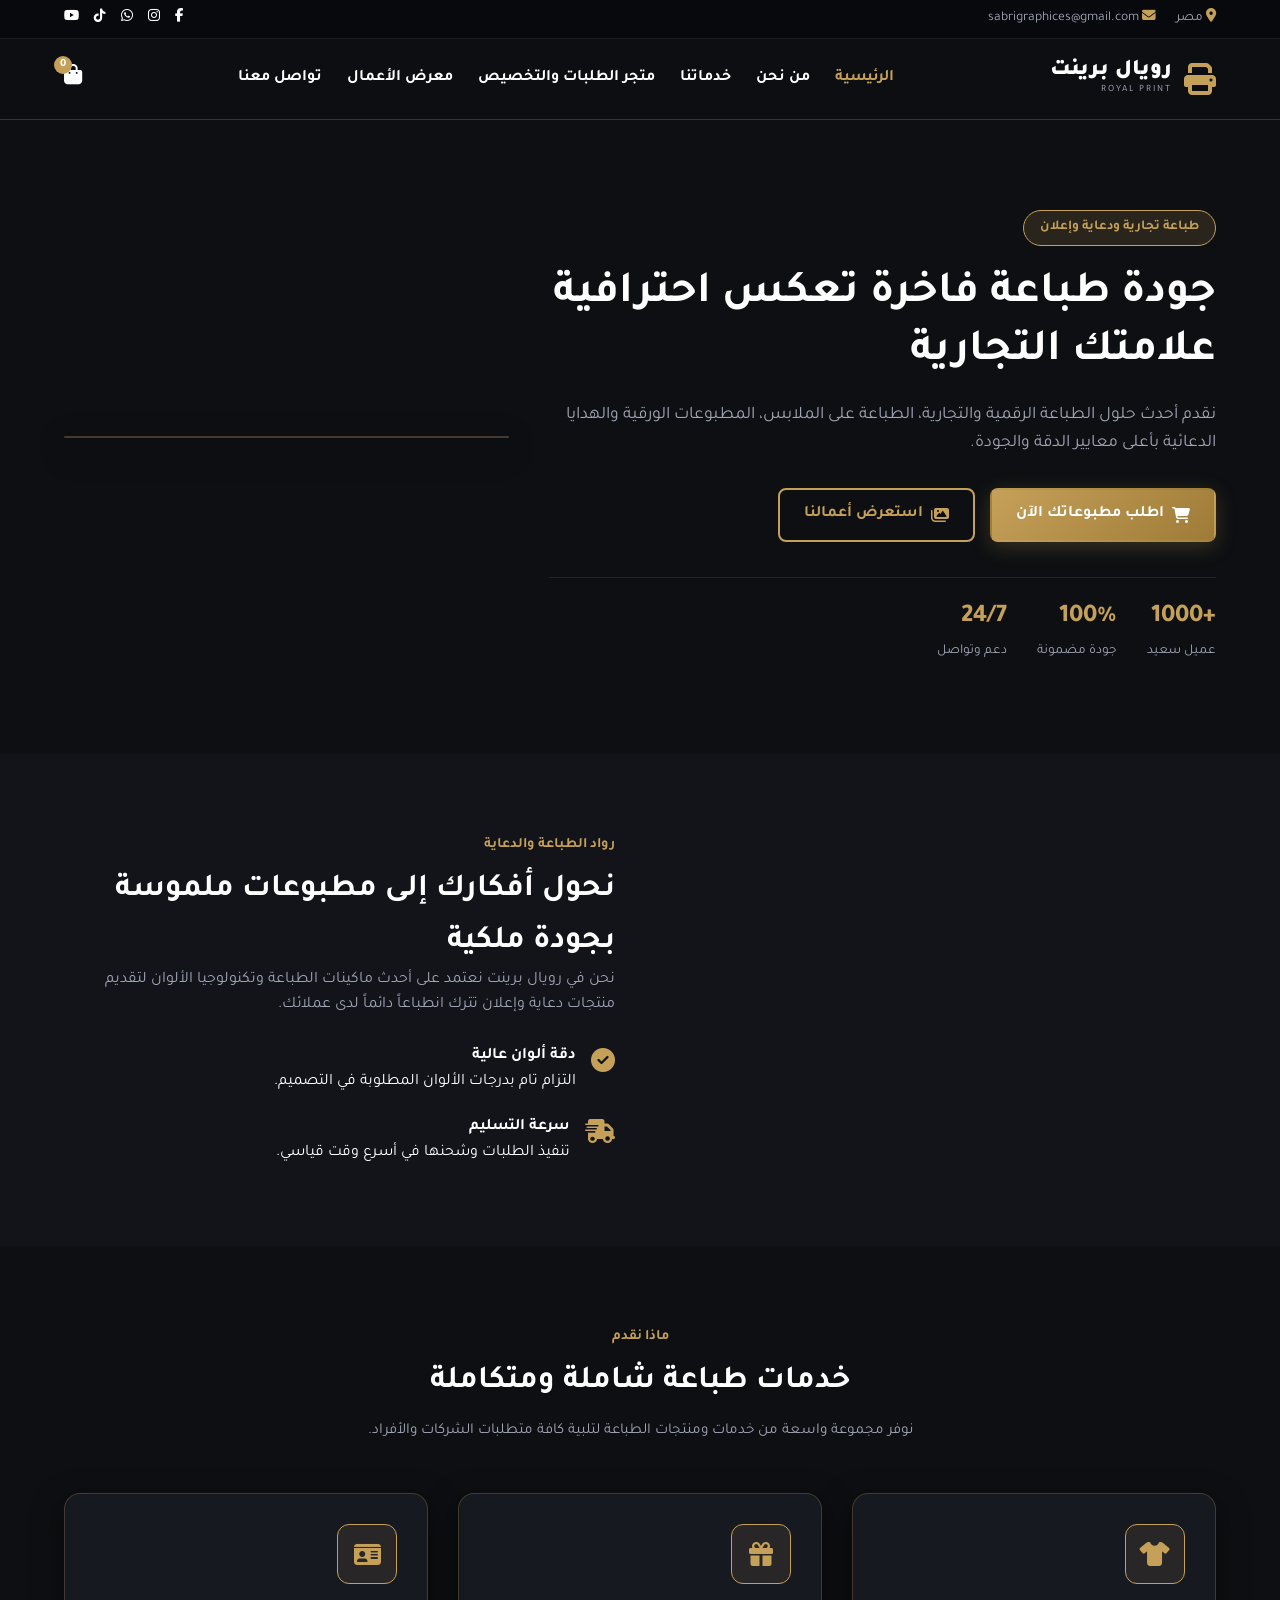
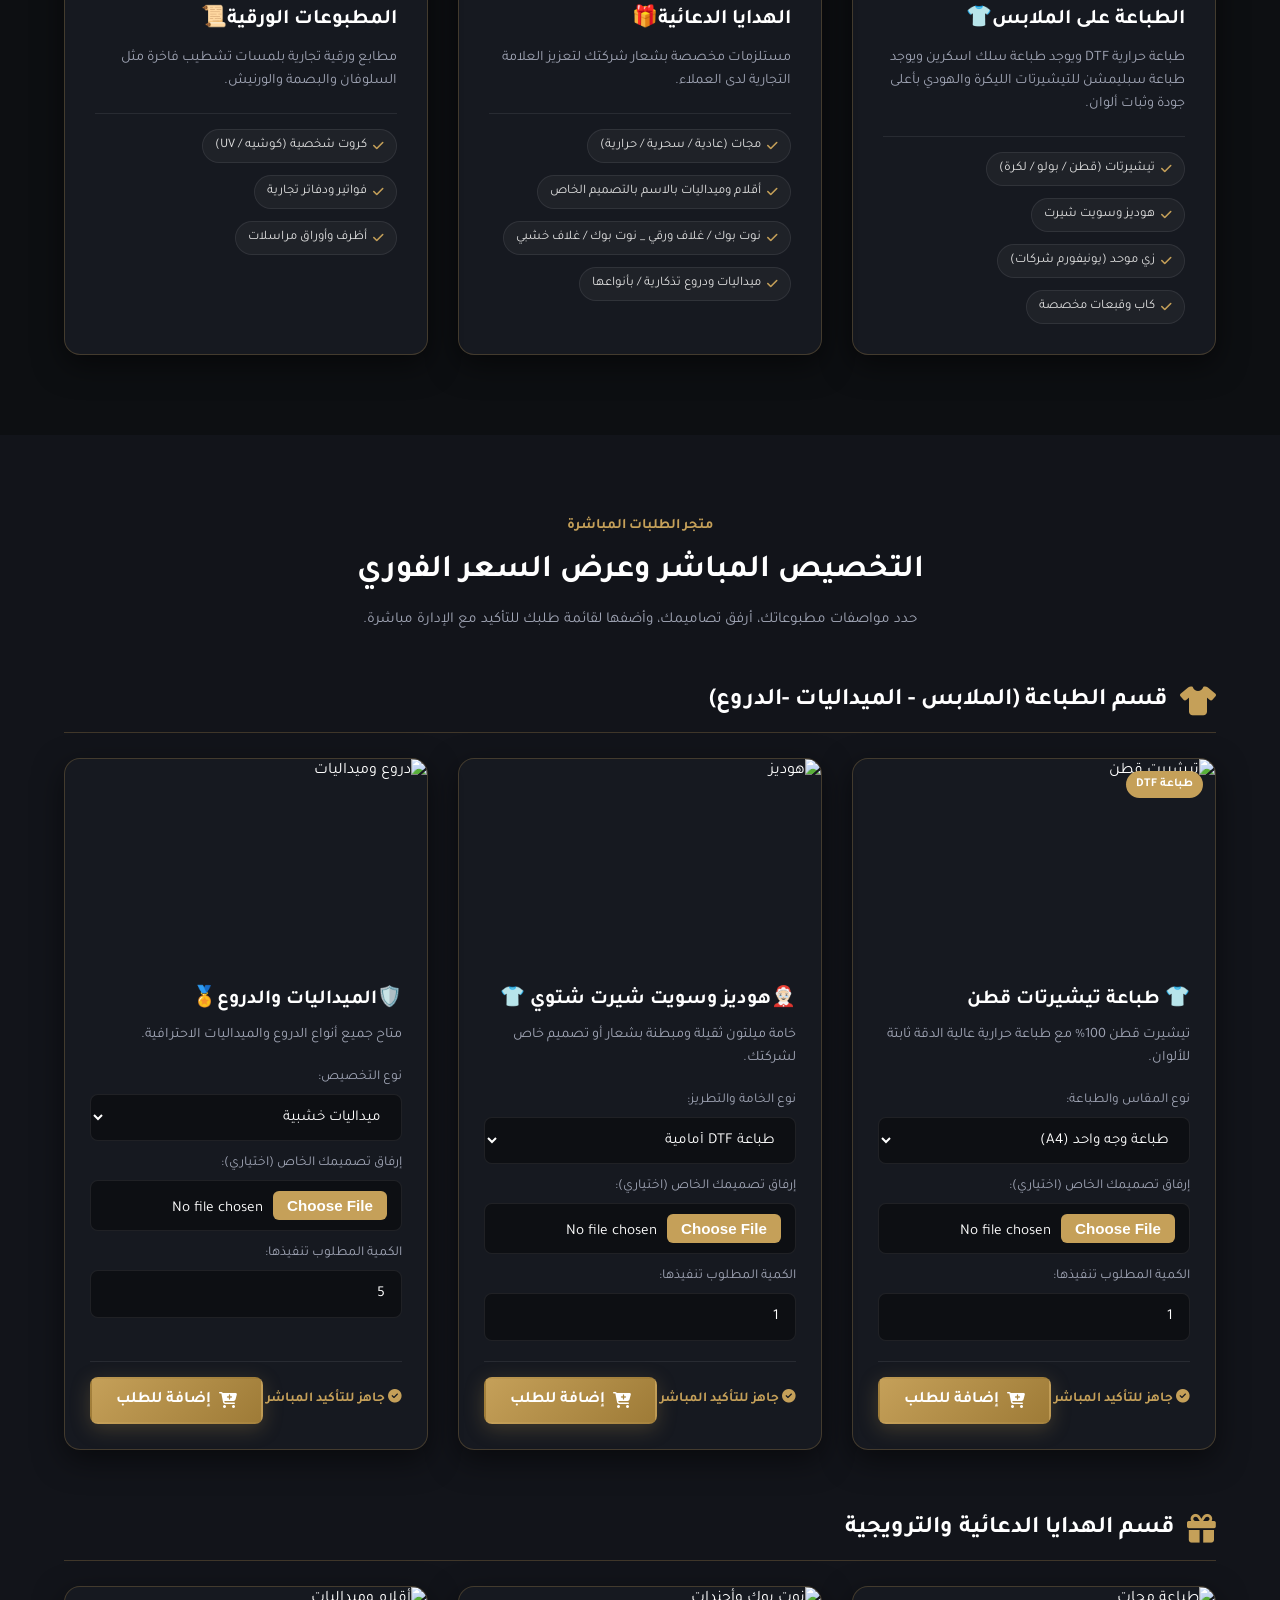
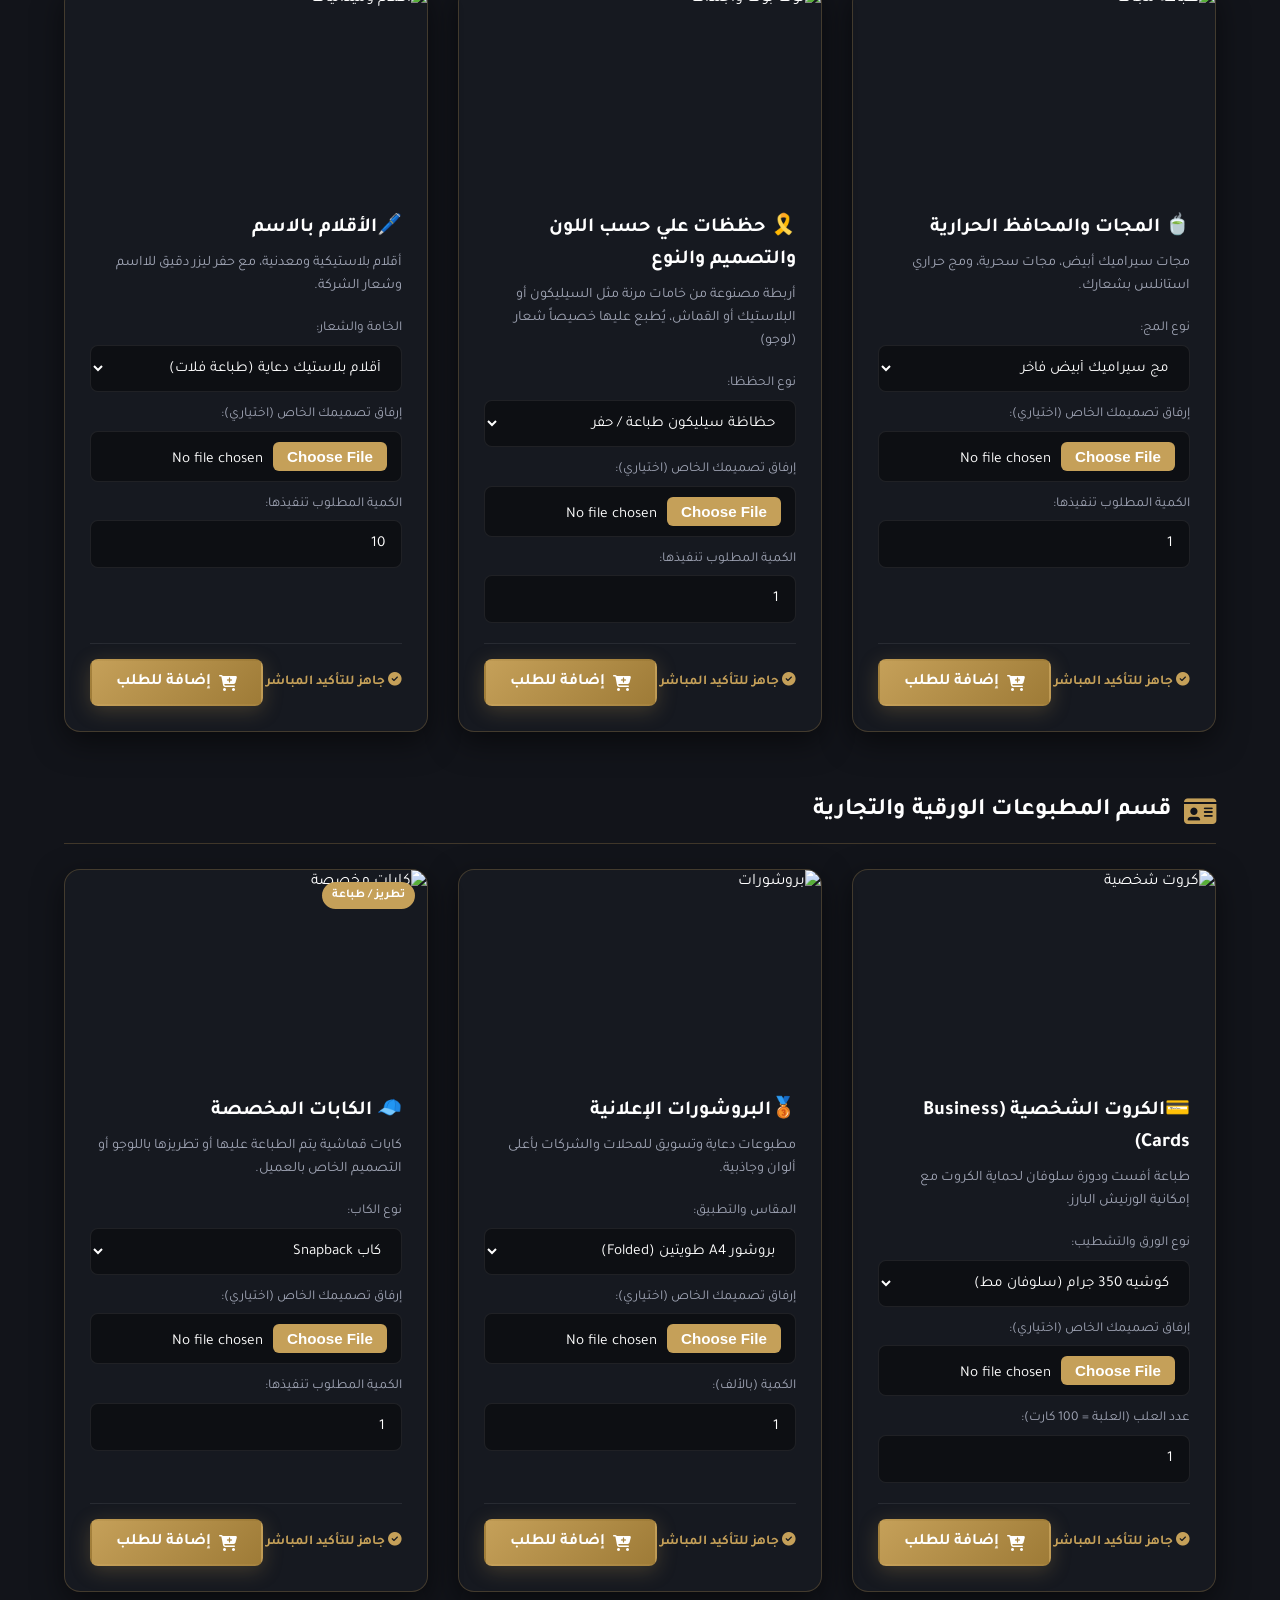
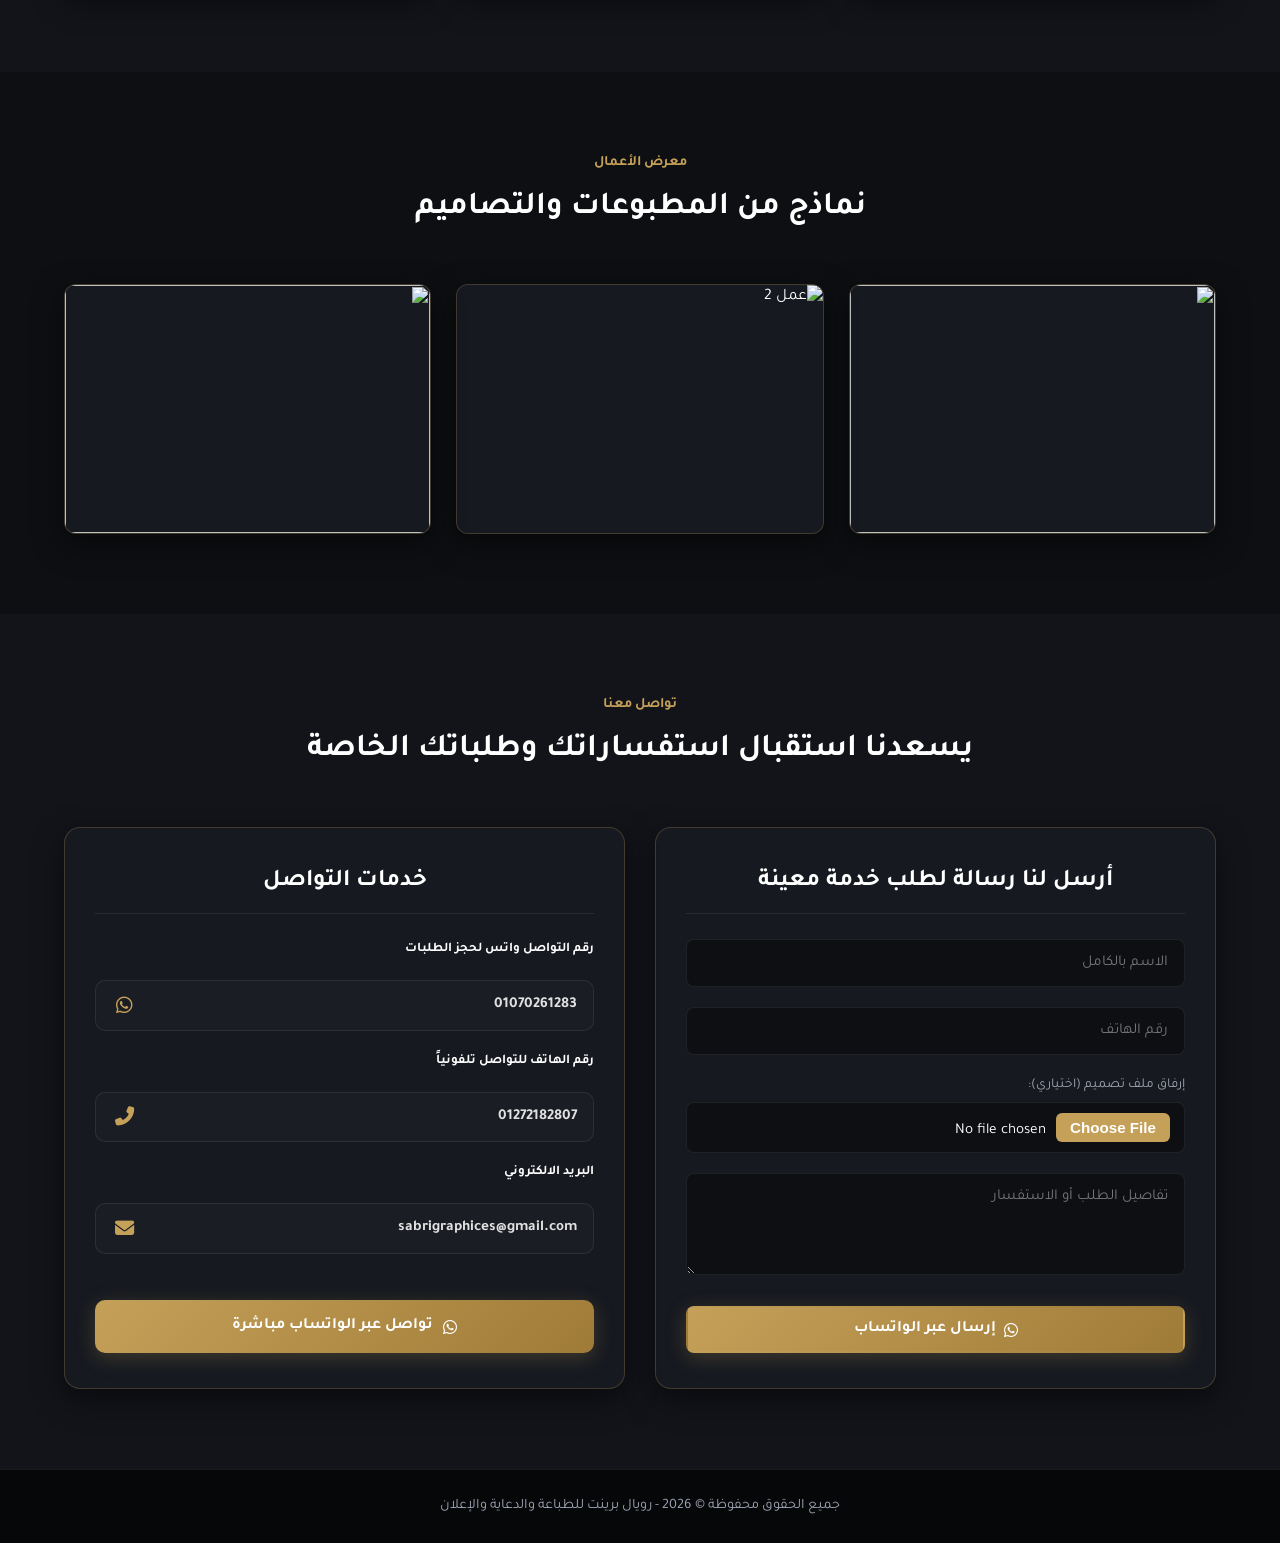
==== index.html @ 17cc8581 "Add files via upload" ====
<!DOCTYPE html>
<html lang="ar" dir="rtl">
<head>
    <meta charset="UTF-8">
    <meta name="google-site-verification" content="rpedR0A2ifMpo-m1rzC5hn6AkTJijiX6FW-5cQnyB3w" />
    <meta name="viewport" content="width=device-width, initial-scale=1.0">
    <title>رويال برينت | للطباعة التجارية والدعاية والإعلان</title>
    <!-- Google Fonts & FontAwesome Icons -->
    <link rel="preconnect" href="https://fonts.googleapis.com">
    <link rel="preconnect" href="https://fonts.gstatic.com" crossorigin>
    <link href="https://fonts.googleapis.com/css2?family=Tajawal:wght@400;500;700;800;900&display=swap" rel="stylesheet">
    <link rel="stylesheet" href="https://cdnjs.cloudflare.com/ajax/libs/font-awesome/6.4.0/css/all.min.css">
    <link rel="stylesheet" href="style.css">
</head>
<body>

    <!-- الشريط العلوي -->
    <div class="top-bar">
        <div class="container top-bar-container">
            <div class="top-info">
                <span><i class="fas fa-map-marker-alt"></i>   مصر  </span>
                <span><i class="fas fa-envelope"></i> sabrigraphices@gmail.com </span>
            </div>
            <div class="top-social">
                <a href="https://www.facebook.com/profile.php?id=61593375725487"target="_blank"><i class="fab fa-facebook-f"target="_blank"></i></a>
                <a href="https://www.instagram.com/royalprint940/"target="_blank"   ><i class="fab fa-instagram"></i></a>
                <a href="https://wa.me/201070261283" target="_blank"><i class="fab fa-whatsapp"></i></a>
                <a href="https://www.tiktok.com/@royalprint5?is_from_webapp=1&sender_device=pc"target="_blank"><i><i class="fa-brands fa-tiktok"></i></i></a>
                <a href="https://www.youtube.com/@RoyalPrint-b6m"target="_blank"><i><i class="fa-brands fa-youtube"></i></i></a>
            </div>
        </div>
    </div>

    <!-- الهيدر والتنقل -->
    <header class="header">
        <div class="container nav-container">
            <a href="#" class="logo">
                <i class="fas fa-print logo-icon"></i>
                <div class="logo-text">
                    <span class="brand-title">رويال برينت</span>
                    <span class="brand-subtitle">ROYAL PRINT</span>
                </div>
            </a>

            <nav class="nav-links">
                <a href="#hero" class="active">الرئيسية</a>
                <a href="#about">من نحن</a>
                <a href="#services">خدماتنا</a>
                <a href="#store">متجر الطلبات والتخصيص</a>
                <a href="#portfolio">معرض الأعمال</a>
                <a href="#contact">تواصل معنا</a>
            </nav>

            <div class="nav-actions">
                <button class="cart-btn" aria-label="عربة التسوق">
                    <i class="fas fa-shopping-bag"></i>
                    <span class="cart-badge">0</span>
                </button>
                <button class="mobile-toggle" aria-label="القائمة">
                    <i class="fas fa-bars"></i>
                </button>
            </div>
        </div>
    </header>

    <!-- الهيرو / الواجهة -->
    <section id="hero" class="hero-section">
        <div class="container hero-container">
            <div class="hero-content">
                <span class="badge-gold">طباعة تجارية ودعاية وإعلان</span>
                <h1 class="hero-title">جودة طباعة فاخرة تعكس احترافية علامتك التجارية</h1>
                <p class="hero-description">نقدم أحدث حلول الطباعة الرقمية والتجارية، الطباعة على الملابس، المطبوعات الورقية والهدايا الدعائية بأعلى معايير الدقة والجودة.</p>
                <div class="hero-btns">
                    <a href="#store" class="btn btn-gold"><i class="fas fa-shopping-cart"></i> اطلب مطبوعاتك الآن</a>
                    <a href="#portfolio" class="btn btn-outline"><i class="fas fa-images"></i> استعرض أعمالنا</a>
                </div>
                <div class="hero-stats">
                    <div class="stat-item">
                        <span class="stat-number">+1000</span>
                        <span class="stat-label">عميل سعيد</span>
                    </div>
                    <div class="stat-item">
                        <span class="stat-number">100%</span>
                        <span class="stat-label">جودة مضمونة</span>
                    </div>
                    <div class="stat-item">
                        <span class="stat-number">24/7</span>
                        <span class="stat-label">دعم وتواصل</span>
                    </div>
                </div>
            </div>
            <div class="hero-image-wrapper glass-card">
             <img src="logo.jpg" alt="">
            </div>
        </div>
    </section>

    <!-- من نحن -->
    <section id="about" class="section bg-charcoal">
        <div class="container about-grid">
            <div>
                <img src="طبعة.jpg" alt="">
             </div>
            <div>
                <span class="section-subtitle">رواد الطباعة والدعاية</span>
                <h2 class="section-title">نحول أفكارك إلى مطبوعات ملموسة بجودة ملكية</h2>
                <p class="text-muted">نحن في رويال برينت نعتمد على أحدث ماكينات الطباعة وتكنولوجيا الألوان لتقديم منتجات دعاية وإعلان تترك انطباعاً دائماً لدى عملائك.</p>
                <div class="features-list">
                    <div class="feature-item">
                        <i class="fas fa-check-circle text-gold"></i>
                        <div>
                            <h4>دقة ألوان عالية</h4>
                            <p>التزام تام بدرجات الألوان المطلوبة في التصميم.</p>
                        </div>
                    </div>
                    <div class="feature-item">
                        <i class="fas fa-shipping-fast text-gold"></i>
                        <div>
                            <h4>سرعة التسليم</h4>
                            <p>تنفيذ الطلبات وشحنها في أسرع وقت قياسي.</p>
                        </div>
                    </div>
                </div>
            </div>
        </div>
    </section>

    <!-- الخدمات العامة -->
    <section id="services" class="section">
        <div class="container">
            <div class="section-header text-center">
                <span class="section-subtitle">ماذا نقدم</span>
                <h2 class="section-title">خدمات طباعة شاملة ومتكاملة</h2>
                <p class="section-desc">نوفر مجموعة واسعة من خدمات ومنتجات الطباعة لتلبية كافة متطلبات الشركات والأفراد.</p>
            </div>

            <div class="services-grid">
                <!-- 1. الطباعة على الملابس -->
                <div class="service-card glass-card">
                    <div class="service-icon"><i class="fas fa-tshirt"></i></div>
                    <h3>الطباعة على الملابس👕</h3>
                    <p class="service-intro">طباعة حرارية DTF ويوجد طباعة سلك اسكرين ويوجد طباعة سبليمشن للتيشيرتات الليكرة والهودي بأعلى جودة وثبات ألوان.</p>
                    <div class="service-products">
                        <span class="product-badge"><i class="fas fa-check"></i> تيشيرتات (قطن / بولو / لكرة)</span>
                        <span class="product-badge"><i class="fas fa-check"></i> هوديز وسويت شيرت</span>
                        <span class="product-badge"><i class="fas fa-check"></i> زي موحد (يونيفورم شركات)</span>
                        <span class="product-badge"><i class="fas fa-check"></i> كاب وقبعات مخصصة</span>
                    </div>
                </div>

                <!-- 2. الهدايا الدعائية -->
                <div class="service-card glass-card">
                    <div class="service-icon"><i class="fas fa-gift"></i></div>
                    <h3>الهدايا الدعائية🎁</h3>
                    <p class="service-intro">مستلزمات مخصصة بشعار شركتك لتعزيز العلامة التجارية لدى العملاء.</p>
                    <div class="service-products">
                        <span class="product-badge"><i class="fas fa-check"></i> مجات (عادية / سحرية / حرارية)</span>
                        <span class="product-badge"><i class="fas fa-check"></i> أقلام وميداليات بالاسم بالتصميم الخاص</span>
                        <span class="product-badge"><i class="fas fa-check"></i> نوت بوك / غلاف ورقي _ نوت بوك / غلاف خشبي</span>
                        <span class="product-badge"><i class="fas fa-check"></i> ميداليات ودروع تذكارية / بأنواعها</span>
                    </div>
                </div>

                <!-- 3. المطبوعات الورقية -->
                <div class="service-card glass-card">
                    <div class="service-icon"><i class="fas fa-id-card"></i></div>
                    <h3>المطبوعات الورقية📜</h3>
                    <p class="service-intro">مطابع ورقية تجارية بلمسات تشطيب فاخرة مثل السلوفان والبصمة والورنيش.</p>
                    <div class="service-products">
                        <span class="product-badge"><i class="fas fa-check"></i> كروت شخصية (كوشيه / UV)</span>
                        <span class="product-badge"><i class="fas fa-check"></i> فواتير ودفاتر تجارية</span>
                        <span class="product-badge"><i class="fas fa-check"></i> أظرف وأوراق مراسلات</span>
                    </div>
                </div>
            </div>
        </div>
    </section>

    <!-- متجر الطلبات والتخصيص المباشر -->
    <section id="store" class="section bg-charcoal">
        <div class="container">
            <div class="section-header text-center">
                <span class="section-subtitle">متجر الطلبات المباشرة</span>
                <h2 class="section-title">التخصيص المباشر وعرض السعر الفوري</h2>
                <p class="section-desc">حدد مواصفات مطبوعاتك، أرفق تصاميمك، وأضفها لقائمة طلبك للتأكيد مع الإدارة مباشرة.</p>
            </div>

            <!-- أقسام التخصيص الثلاثة الرئيسية -->
            <div class="store-main-categories">

                <!-- FOLDER 1: قسم الطباعة على الملابس والتطريز -->
                <div class="category-block">
                    <div class="category-header">
                        <i class="fas fa-tshirt"></i>
                        <h3>  قسم الطباعة   (الملابس - الميداليات -الدروع)   </h3>
                    </div>
                    <div class="store-grid">
                        
                        <!-- منتج 1: تيشيرتات قطن -->
                        <div class="product-card glass-card">
                            <div class="product-img-wrapper">
                                <img src="تيشرت قطن.jpg" alt="تيشيرت قطن">
                                <span class="product-tag">طباعة DTF</span>
                            </div>
                            <div class="product-info">
                                <h3> 👕 طباعة تيشيرتات قطن </h3>
                                <p>تيشيرت قطن 100% مع طباعة حرارية عالية الدقة ثابتة للألوان.</p>
                                <div class="product-options">
                                    <div class="option-group">
                                        <label>نوع المقاس والطباعة:</label>
                                        <select class="form-input">
                                            <option value="طباعة وجه واحد (A4)">طباعة وجه واحد (A4)</option>
                                            <option value="طباعة وجهين (أمامي + خلفي)">طباعة وجهين (أمامي + خلفي)</option>
                                            <option value="طباعة كاملة + شعار على الكم">طباعة كاملة + شعار على الكم</option>
                                        </select>
                                    </div>
                                    <div class="option-group">
                                        <label>إرفاق تصميمك الخاص (اختياري):</label>
                                        <input type="file" class="form-input design-file-input" accept="image/*,.pdf,.psd,.ai,.zip">
                                    </div>
                                    <div class="option-group">
                                        <label>الكمية المطلوب تنفيذها:</label>
                                        <input type="number" class="form-input qty-input" value="1" min="1">
                                    </div>
                                </div>
                                <div class="product-footer">
                                    <div class="status-box">
                                        <span class="status-badge"><i class="fas fa-check-circle"></i> جاهز للتأكيد المباشر</span>
                                    </div>
                                    <button class="btn btn-gold btn-add-cart"><i class="fas fa-cart-plus"></i> إضافة للطلب</button>
                                </div>
                            </div>
                        </div>

                        <!-- منتج 2: هوديز وسويت شيرت -->
                        <div class="product-card glass-card">
                            <div class="product-img-wrapper">
                                <img src="هوديز.jpg" alt="هوديز">
                            </div>
                            <div class="product-info">
                                <h3> 🤶🏻هوديز وسويت شيرت شتوي 👕</h3>
                                <p>خامة ميلتون ثقيلة ومبطنة بشعار أو تصميم خاص لشركتك.</p>
                                <div class="product-options">
                                    <div class="option-group">
                                        <label>نوع الخامة والتطريز:
                                        </label>
                                        <select class="form-input">
                                            <option value="طباعة DTF أمامية">طباعة DTF أمامية</option>
                                            <option value="تطريز بارز لشعار الشركة">تطريز بارز لشعار الشركة</option>
                                            <option value="تطريز شعار + طباعة ظهر كاملة">تطريز شعار + طباعة ظهر كاملة</option>
                                        </select>
                                    </div>
                                    <div class="option-group">
                                        <label>إرفاق تصميمك الخاص (اختياري):</label>
                                        <input type="file" class="form-input design-file-input" accept="image/*,.pdf,.psd,.ai,.zip">
                                    </div>
                                    <div class="option-group">
                                        <label>الكمية المطلوب تنفيذها:</label>
                                        <input type="number" class="form-input qty-input" value="1" min="1">
                                    </div>
                                </div>
                                <div class="product-footer">
                                    <div class="status-box">
                                        <span class="status-badge"><i class="fas fa-check-circle"></i> جاهز للتأكيد المباشر</span>
                                    </div>
                                    <button class="btn btn-gold btn-add-cart"><i class="fas fa-cart-plus"></i> إضافة للطلب</button>
                                </div>
                            </div>
                        </div>

                        <!-- منتج 3: ميداليات ودروع -->
                        <div class="product-card glass-card">
                            <div class="product-img-wrapper">
                                <img src="دروع.png" alt="دروع وميداليات">
                            </div>
                            <div class="product-info">
                                <h3> 🛡️الميداليات والدروع🏅</h3>
                                <p>متاح جميع أنواع الدروع والميداليات الاحترافية.</p>
                                <div class="product-options">
                                    <div class="option-group">
                                        <label>نوع التخصيص:</label>
                                        <select class="form-input">
                                            <option value="ميداليات خشبية">ميداليات خشبية</option>
                                            <option value="ميداليات معدنية">ميداليات معدنية</option>
                                            <option value="درع خشب ومعدن">درع خشب ومعدن</option>
                                            <option value="درع معدني داخل بوكس">درع معدني داخل بوكس</option>
                                            <option value="درع كريستال">درع كريستال</option>
                                            <option value="درع خشب ومعدن داخل بوكس">درع خشب ومعدن داخل بوكس</option>
                                            <option value="درع أكلرييك شفاف">درع أكلرييك شفاف</option>
                                        </select>
                                    </div>
                                    <div class="option-group">
                                        <label>إرفاق تصميمك الخاص (اختياري):</label>
                                        <input type="file" class="form-input design-file-input" accept="image/*,.pdf,.psd,.ai,.zip">
                                    </div>
                                    <div class="option-group">
                                        <label>الكمية المطلوب تنفيذها:</label>
                                        <input type="number" class="form-input qty-input" value="5" min="1">
                                    </div>
                                </div>
                                <div class="product-footer">
                                    <div class="status-box">
                                        <span class="status-badge"><i class="fas fa-check-circle"></i> جاهز للتأكيد المباشر</span>
                                    </div>
                                    <button class="btn btn-gold btn-add-cart"><i class="fas fa-cart-plus"></i> إضافة للطلب</button>
                                </div>
                            </div>
                        </div>

                    </div>
                </div>

                <!-- FOLDER 2: قسم الهدايا الدعائية -->
                <div class="category-block" style="margin-top: 60px;">
                    <div class="category-header">
                        <i class="fas fa-gift"></i>
                        <h3>قسم الهدايا الدعائية والترويجية</h3>
                    </div>
                    <div class="store-grid">
                        
                        <!-- منتج 4: المجات والمحافظ الحرارية -->
                        <div class="product-card glass-card">
                            <div class="product-img-wrapper">
                                <img src="مجات.jpg" alt="طباعة مجات">
                            </div>
                            <div class="product-info">
                                <h3> 🍵 المجات والمحافظ الحرارية  </h3>
                                <p>مجات سيراميك أبيض، مجات سحرية، ومج حراري استانلس بشعارك.</p>
                                <div class="product-options">
                                    <div class="option-group">
                                        <label>نوع المج:</label>
                                        <select class="form-input">
                                            <option value="مج سيراميك أبيض فاخر">مج سيراميك أبيض فاخر</option>
                                            <option value="مج سحري أسود (يتغير بالحرارة)">مج سحري أسود (يتغير بالحرارة)</option>
                                            <option value="مج حراري استانلس (حافظ حرارة)">مج حراري استانلس (حافظ حرارة)</option>
                                        </select>
                                    </div>
                                    <div class="option-group">
                                        <label>إرفاق تصميمك الخاص (اختياري):</label>
                                        <input type="file" class="form-input design-file-input" accept="image/*,.pdf,.psd,.ai,.zip">
                                    </div>
                                    <div class="option-group">
                                        <label>الكمية المطلوب تنفيذها:</label>
                                        <input type="number" class="form-input qty-input" value="1" min="1">
                                    </div>
                                </div>
                                <div class="product-footer">
                                    <div class="status-box">
                                        <span class="status-badge"><i class="fas fa-check-circle"></i> جاهز للتأكيد المباشر</span>
                                    </div>
                                    <button class="btn btn-gold btn-add-cart"><i class="fas fa-cart-plus"></i> إضافة للطلب</button>
                                </div>
                            </div>
                        </div>

                        <!-- منتج 5: حظظات  -->
                        <div class="product-card glass-card">
                            <div class="product-img-wrapper">
                                <img src="حظاظات.jpg" alt="نوت بوك وأجندات">
                            </div>
                            <div class="product-info">
                                <h3> 🎗️ حظظات علي حسب اللون والتصميم والنوع  </h3>
                                <p> أربطة مصنوعة من خامات مرنة مثل السيليكون أو البلاستيك أو القماش، يُطبع عليها خصيصاً شعار (لوجو) </p>
                                <div class="product-options">
                                    <div class="option-group">
                                        <label>نوع الحظظا:</label>
                                        <select class="form-input">
                                            <option value="  حظاظة سيليكون"> حظاظة  سيليكون طباعة / حفر      </option>
                                            <option value="">حظاظة VIP علي حسب الطلب </option>
                                        </select>
                                    </div>
                                    <div class="option-group">
                                        <label>إرفاق تصميمك الخاص (اختياري):</label>
                                        <input type="file" class="form-input design-file-input" accept="image/*,.pdf,.psd,.ai,.zip">
                                    </div>
                                    <div class="option-group">
                                        <label>الكمية المطلوب تنفيذها:</label>
                                        <input type="number" class="form-input qty-input" value="1" min="1">
                                    </div>
                                </div>
                                <div class="product-footer">
                                    <div class="status-box">
                                        <span class="status-badge"><i class="fas fa-check-circle"></i> جاهز للتأكيد المباشر</span>
                                    </div>
                                    <button class="btn btn-gold btn-add-cart"><i class="fas fa-cart-plus"></i> إضافة للطلب</button>
                                </div>
                            </div>
                        </div>

                        <!-- منتج 6: الأقلام بالاسم -->
                        <div class="product-card glass-card">
                            <div class="product-img-wrapper">
                                <img src="اقلام.jpg" alt="أقلام وميداليات">
                            </div>
                            <div class="product-info">
                                <h3>🖊️الأقلام بالاسم</h3>
                                <p>أقلام بلاستيكية ومعدنية، مع حفر ليزر دقيق للااسم وشعار الشركة.</p>
                                <div class="product-options">
                                    <div class="option-group">
                                        <label>الخامة والشعار:</label>
                                        <select class="form-input">
                                            <option value="أقلام بلاستيك دعاية (طباعة فلات)">أقلام بلاستيك دعاية (طباعة فلات)</option>
                                            <option value="أقلام معدن فاخرة (حفر ليزر)">أقلام معدن فاخرة (حفر ليزر)</option>
                                            <option value="طقم قلم + إنشاء التصميم">طقم قلم + إنشاء التصميم</option>
                                        </select>
                                    </div>
                                    <div class="option-group">
                                        <label>إرفاق تصميمك الخاص (اختياري):</label>
                                        <input type="file" class="form-input design-file-input" accept="image/*,.pdf,.psd,.ai,.zip">
                                    </div>
                                    <div class="option-group">
                                        <label>الكمية المطلوب تنفيذها:</label>
                                        <input type="number" class="form-input qty-input" value="10" min="1">
                                    </div>
                                </div>
                                <div class="product-footer">
                                    <div class="status-box">
                                        <span class="status-badge"><i class="fas fa-check-circle"></i> جاهز للتأكيد المباشر</span>
                                    </div>
                                    <button class="btn btn-gold btn-add-cart"><i class="fas fa-cart-plus"></i> إضافة للطلب</button>
                                </div>
                            </div>
                        </div>

                    </div>
                </div>

                <!-- FOLDER 3: قسم المطبوعات الورقية والافست -->
                <div class="category-block" style="margin-top: 60px;">
                    <div class="category-header">
                        <i class="fas fa-id-card"></i>
                        <h3>قسم المطبوعات الورقية والتجارية</h3>
                    </div>
                    <div class="store-grid">
                        
                        <!-- منتج 7: الكروت الشخصية -->
                        <div class="product-card glass-card">
                            <div class="product-img-wrapper">
                             <img src="كرت شخصي.jpg" alt="كروت شخصية">
                            </div>
                            <div class="product-info">
                                <h3>💳الكروت الشخصية (Business Cards)</h3>
                                <p>طباعة أفست ودورة سلوفان لحماية الكروت مع إمكانية الورنيش البارز.</p>
                                <div class="product-options">
                                    <div class="option-group">
                                        <label>نوع الورق والتشطيب:</label>
                                        <select class="form-input">
                                            <option value="كوشيه 350 جرام (سلوفان مط)">كوشيه 350 جرام (سلوفان مط)</option>
                                            <option value="كروت بوري وورنيش بارز (Spot UV)">كروت بوري وورنيش بارز (Spot UV)</option>
                                            <option value="كروت فاخرة بصمة ذهبية/فضية">كروت فاخرة بصمة ذهبية/فضية</option>
                                        </select>
                                    </div>
                                    <div class="option-group">
                                        <label>إرفاق تصميمك الخاص (اختياري):</label>
                                        <input type="file" class="form-input design-file-input" accept="image/*,.pdf,.psd,.ai,.zip">
                                    </div>
                                    <div class="option-group">
                                        <label>عدد العلب (العلبة = 100 كارت):</label>
                                        <input type="number" class="form-input qty-input" value="1" min="1">
                                    </div>
                                </div>
                                <div class="product-footer">
                                    <div class="status-box">
                                        <span class="status-badge"><i class="fas fa-check-circle"></i> جاهز للتأكيد المباشر</span>
                                    </div>
                                    <button class="btn btn-gold btn-add-cart"><i class="fas fa-cart-plus"></i> إضافة للطلب</button>
                                </div>
                            </div>
                        </div>

                        <!-- منتج 8: البروشورات الإعلانية -->
                        <div class="product-card glass-card">
                            <div class="product-img-wrapper">
                             <img src="بروشات.jpg" alt="بروشورات">
                            </div>
                            <div class="product-info">
                                <h3> 🥉البروشورات الإعلانية</h3>
                                <p>مطبوعات دعاية وتسويق للمحلات والشركات بأعلى ألوان وجاذبية.</p>
                                <div class="product-options">
                                    <div class="option-group">
                                        <label>المقاس والتطبيق:</label>
                                        <select class="form-input">
                                            <option value="بروشور A4 طويتين (Folded)">بروشور A4 طويتين (Folded)</option>
                                        </select>
                                    </div>
                                    <div class="option-group">
                                        <label>إرفاق تصميمك الخاص (اختياري):</label>
                                        <input type="file" class="form-input design-file-input" accept="image/*,.pdf,.psd,.ai,.zip">
                                    </div>
                                    <div class="option-group">
                                        <label>الكمية (بالألف):</label>
                                        <input type="number" class="form-input qty-input" value="1" min="1">
                                    </div>
                                </div>
                                <div class="product-footer">
                                    <div class="status-box">
                                        <span class="status-badge"><i class="fas fa-check-circle"></i> جاهز للتأكيد المباشر</span>
                                    </div>
                                    <button class="btn btn-gold btn-add-cart"><i class="fas fa-cart-plus"></i> إضافة للطلب</button>
                                </div>
                            </div>
                        </div>

       <!-- منتج 9: كابات -->
<div class="product-card glass-card">
    <div class="product-img-wrapper">
        <img src="كابات.jpg" alt="كابات مخصصة">
        <span class="product-tag">تطريز / طباعة</span>
    </div>
    <div class="product-info">
        <h3>🧢 الكابات المخصصة</h3>
        <p>كابات قماشية يتم الطباعة عليها أو تطريزها باللوجو أو التصميم الخاص بالعميل.</p>
        <div class="product-options">
            <div class="option-group">
                <label>نوع الكاب:</label>
                <select class="form-input">
                    <option value="كاب Snapback">كاب Snapback</option>
                    <option value="كاب Baseball">كاب Baseball</option>
                    <option value="كاب Trucker">كاب Trucker</option>
                    <option value="كاب Dad Hat">كاب Dad Hat</option>
                </select>
            </div>
            <div class="option-group">
                <label>إرفاق تصميمك الخاص (اختياري):</label>
                <input type="file" class="form-input design-file-input" accept="image/*,.pdf,.psd,.ai,.zip">
            </div>
            <div class="option-group">
                <label>الكمية المطلوب تنفيذها:</label>
                <input type="number" class="form-input qty-input" value="1" min="1">
            </div>
        </div>
        <div class="product-footer">
            <div class="status-box">
                <span class="status-badge"><i class="fas fa-check-circle"></i> جاهز للتأكيد المباشر</span>
            </div>
            <button class="btn btn-gold btn-add-cart"><i class="fas fa-cart-plus"></i> إضافة للطلب</button>
        </div>
    </div>
</div>
    </section>

    <!-- معرض الأعمال -->
    <section id="portfolio" class="section">
        <div class="container">
            <div class="section-header text-center">
                <span class="section-subtitle">معرض الأعمال</span>
                <h2 class="section-title">نماذج من المطبوعات والتصاميم</h2>
            </div>
            <div class="portfolio-grid">
                <div class="portfolio-item glass-card">
                    <img src="عينة تيشرت.jpg" alt="">
                    <div class="portfolio-overlay">
                        <h4>طباعة تيشيرتات </h4>
                    </div>
                </div>
                <div class="portfolio-item glass-card">
                    <img src="مجات 2.jpg" alt="عمل 2">
                    <div class="portfolio-overlay">
                        <h4>مجات دعاية</h4>
                    </div>
                </div>
                <div class="portfolio-item glass-card">
                    <img src="كروت 2.jpg" alt="">

                    <div class="portfolio-overlay">
                        <h4>كروت شخصية فاخرة</h4>
                    </div>
                </div>
            </div>
        </div>
    </section>

    <!-- قسم التواصل -->
    <section id="contact" class="section bg-charcoal">
        <div class="container">
            <div class="section-header text-center">
                <span class="section-subtitle">تواصل معنا</span>
                <h2 class="section-title">يسعدنا استقبال استفساراتك وطلباتك الخاصة</h2>
            </div>

            <div class="contact-grid">
                <!-- 1. نموذج التواصل -->
                <div class="contact-form glass-card">
                    <h3 class="contact-title"> أرسل لنا رسالة لطلب خدمة معينة</h3>
                    <form id="main-contact-form">
                        <div class="form-group">
                            <input type="text" class="form-input" placeholder="الاسم بالكامل" required>
                        </div>
                        <div class="form-group">
                            <input type="tel" class="form-input" placeholder="رقم الهاتف" required dir="rtl">
                        </div>
                        <div class="form-group">
                            <label style="display:block; font-size:0.85rem; color:var(--text-muted); margin-bottom:5px;">إرفاق ملف تصميم (اختياري):</label>
                            <input type="file" id="contact-file-input" class="form-input" accept="image/*,.pdf,.psd,.ai,.zip">
                        </div>
                        <div class="form-group">
                            <textarea class="form-input" rows="4" placeholder="تفاصيل الطلب أو الاستفسار" required></textarea>
                        </div>
                        <button type="submit" class="btn btn-gold btn-block">
                            
                            <i class="fab fa-whatsapp"></i> إرسال عبر الواتساب
                        </button>
                    </form>
                </div>

                <!-- 2. معلومات الاتصال -->
                <div class="contact-info glass-card">
                    <h3 class="contact-title"> خدمات التواصل</h3>
                    
                    <div class="contact-details">
                      <h5>  رقم التواصل واتس لحجز الطلبات</h5>
                        <div class="contact-item">
                            
                            <span class="contact-item-text" dir="ltr">01070261283</span>
                            <i class="fab fa-whatsapp"></i>
                        </div>
                        <h5>رقم الهاتف للتواصل تلفونياً</h5>
                        <div class="contact-item">
                            <span class="contact-item-text" dir="ltr">01272182807</span>
                            <i class="fas fa-phone-alt"></i>
                        </div>
                                                   <h5> البريد الالكتروني </h5>

                        <div class="contact-item">
                            <span class="contact-item-text">sabrigraphices@gmail.com</span>
                            <i class="fas fa-envelope"></i>
                        </div>
                    </div>

                    <a href="https://wa.me/201070261283" target="_blank" class="btn-whatsapp">
                        <i class="fab fa-whatsapp"></i> تواصل عبر الواتساب مباشرة
                    </a>
                </div>
            </div>
        </div>
    </section>

    <!-- نافذة سلة الطلبات المنبثقة (Cart Modal) -->
    <div class="modal" id="cart-modal">
        <div class="modal-content">
            <span class="close-modal">&times;</span>
            <div class="modal-header">
                <i class="fas fa-shopping-bag text-gold"></i>
                <h3 style="display:inline-block; margin-right:8px;">سلة الطلبات والتسعير المباشر</h3>
            </div>
            
            <div class="modal-list" style="margin-top:20px;">
                <!-- يتم التعبئة ديناميكياً بواسطة JS -->
            </div>

            <div class="cart-summary-footer">
                <div class="cart-notice">
                    <i class="fas fa-shield-alt text-gold"></i>
                    <span>سيتم مراجعة المطبوعات والتصاميم المرفقة وتأكيد الخصم المباشر والسعر النهائي مع الإدارة فوراً.</span>
                </div>
                <button id="checkout-whatsapp-btn" class="btn btn-gold btn-block">
                    <i class="fab fa-whatsapp"></i> إرسال الطلب والتأكيد مع صاحب الشغل
                </button>
            </div>
        </div>
    </div>

    <!-- الفوتر -->
    <footer class="footer text-center">
        <div class="container">
            <p>جميع الحقوق محفوظة &copy; 2026 - رويال برينت للطباعة والدعاية والإعلان</p>
        </div>
    </footer>

    <script src="main.js"></script>
</body>
</html>
---- style.css ----
/* ==========================================================================
   Root Variables & Global Themes
   ========================================================================== */
:root {
    --primary-gold: #c5a059;
    --gold-hover: #dfb76c;
    --dark-bg: #0d0f12;
    --card-bg: #161920;
    --charcoal-bg: #12141a;
    --text-white: #ffffff;
    --text-muted: #a0a5b5;
    --border-color: rgba(197, 160, 89, 0.25);
    --border-light: rgba(255, 255, 255, 0.08);
    --transition: all 0.3s ease-in-out;
    --font-main: 'Tajawal', sans-serif;
    --shadow-main: 0 10px 30px rgba(0, 0, 0, 0.5);
    --shadow-gold: 0 5px 20px rgba(197, 160, 89, 0.25);
}

/* Reset Styles */
* {
    margin: 0;
    padding: 0;
    box-sizing: border-box;
    font-family: var(--font-main);
}

html {
    scroll-behavior: smooth;
}

body {
    background-color: var(--dark-bg);
    color: var(--text-white);
    line-height: 1.6;
    overflow-x: hidden;
}

a {
    text-decoration: none;
    color: inherit;
    transition: var(--transition);
}

ul {
    list-style: none;
}

img {
    max-width: 100%;
    height: auto;
    display: block;
}

/* Container & Helpers */
.container {
    width: 90%;
    max-width: 1200px;
    margin: 0 auto;
}

.section {
    padding: 80px 0;
}

.bg-charcoal {
    background-color: var(--charcoal-bg);
}

.text-center {
    text-align: center;
}

.text-gold {
    color: var(--primary-gold);
}

.text-muted {
    color: var(--text-muted);
}

.section-header {
    margin-bottom: 50px;
}

.section-subtitle {
    color: var(--primary-gold);
    font-size: 0.9rem;
    font-weight: 700;
    text-transform: uppercase;
    display: block;
    margin-bottom: 8px;
}

.section-title {
    font-size: 2rem;
    color: #fff;
}

.section-desc {
    color: var(--text-muted);
    font-size: 0.95rem;
    margin-top: 10px;
}

.glass-card {
    background: var(--card-bg);
    border: 1px solid var(--border-color);
    border-radius: 16px;
    box-shadow: var(--shadow-main);
    overflow: hidden;
}

/* Category Block Formatting */
.category-header {
    display: flex;
    align-items: center;
    gap: 12px;
    margin-bottom: 25px;
    padding-bottom: 12px;
    border-bottom: 1px solid var(--border-color);
}

.category-header i {
    font-size: 1.8rem;
    color: var(--primary-gold);
}

.category-header h3 {
    font-size: 1.5rem;
    color: #fff;
}

/* Buttons */
.btn {
    display: inline-flex;
    align-items: center;
    justify-content: center;
    gap: 8px;
    padding: 12px 24px;
    font-weight: 700;
    font-size: 1rem;
    border-radius: 8px;
    cursor: pointer;
    border: 2px solid transparent;
    transition: var(--transition);
}

.btn-gold {
    background: linear-gradient(135deg, var(--primary-gold), #9e7b37);
    color: #fff;
    box-shadow: var(--shadow-gold);
}

.btn-gold:hover {
    background: linear-gradient(135deg, var(--gold-hover), var(--primary-gold));
    transform: translateY(-2px);
    box-shadow: 0 8px 25px rgba(197, 160, 89, 0.4);
}

.btn-outline {
    background: transparent;
    border-color: var(--primary-gold);
    color: var(--primary-gold);
}

.btn-outline:hover {
    background: var(--primary-gold);
    color: #fff;
}

.btn-block {
    width: 100%;
}

/* Form Inputs & File Upload Styling */
.form-group {
    margin-bottom: 20px;
}

.form-input {
    width: 100%;
    padding: 14px 16px;
    background: rgba(0, 0, 0, 0.4);
    border: 1px solid var(--border-light);
    border-radius: 8px;
    color: #fff;
    font-size: 0.95rem;
    outline: none;
    transition: var(--transition);
}

.form-input:focus {
    border-color: var(--primary-gold);
    box-shadow: 0 0 10px rgba(197, 160, 89, 0.2);
}

input[type="file"].form-input {
    padding: 10px 14px;
    cursor: pointer;
}

input[type="file"].form-input::file-selector-button {
    background: var(--primary-gold);
    color: #fff;
    border: none;
    padding: 6px 14px;
    border-radius: 6px;
    cursor: pointer;
    margin-left: 10px;
    font-weight: bold;
    transition: var(--transition);
}

input[type="file"].form-input::file-selector-button:hover {
    background: var(--gold-hover);
}

textarea.form-input {
    resize: vertical;
}

/* Header & Topbar */
.top-bar {
    background: #08090c;
    border-bottom: 1px solid var(--border-light);
    font-size: 0.85rem;
    padding: 8px 0;
}

.top-bar-container {
    display: flex;
    justify-content: space-between;
    align-items: center;
}

.top-info {
    display: flex;
    gap: 20px;
    color: var(--text-muted);
}

.top-info i {
    color: var(--primary-gold);
}

.top-social {
    display: flex;
    gap: 15px;
}

.top-social a:hover {
    color: var(--primary-gold);
}

.header {
    position: sticky;
    top: 0;
    z-index: 1000;
    background: rgba(13, 15, 18, 0.95);
    backdrop-filter: blur(15px);
    border-bottom: 1px solid var(--border-color);
}

.nav-container {
    display: flex;
    align-items: center;
    justify-content: space-between;
    height: 80px;
}

.logo {
    display: flex;
    align-items: center;
    gap: 12px;
}

.logo-icon {
    font-size: 2rem;
    color: var(--primary-gold);
}

.logo-text {
    display: flex;
    flex-direction: column;
}

.brand-title {
    font-size: 1.4rem;
    font-weight: 900;
    line-height: 1;
}

.brand-subtitle {
    font-size: 0.6rem;
    color: var(--text-muted);
    letter-spacing: 2px;
}

.nav-links {
    display: flex;
    gap: 25px;
}

.nav-links a {
    font-weight: 600;
    color: var(--text-white);
}

.nav-links a:hover, .nav-links a.active {
    color: var(--primary-gold);
}

.cart-btn {
    position: relative;
    background: none;
    border: none;
    color: #fff;
    font-size: 1.3rem;
    cursor: pointer;
}

.cart-badge {
    position: absolute;
    top: -8px;
    left: -10px;
    background: var(--primary-gold);
    color: #fff;
    font-size: 0.7rem;
    font-weight: 800;
    width: 18px;
    height: 18px;
    border-radius: 50%;
    display: flex;
    align-items: center;
    justify-content: center;
}

.mobile-toggle {
    display: none;
    background: none;
    border: none;
    color: #fff;
    font-size: 1.5rem;
    cursor: pointer;
}

/* Hero Section */
.hero-section {
    padding: 90px 0;
}

.hero-container {
    display: grid;
    grid-template-columns: 1.2fr 0.8fr;
    gap: 40px;
    align-items: center;
}

.badge-gold {
    background: rgba(197, 160, 89, 0.15);
    color: var(--primary-gold);
    border: 1px solid var(--primary-gold);
    padding: 6px 16px;
    border-radius: 30px;
    font-size: 0.85rem;
    font-weight: 700;
    display: inline-block;
    margin-bottom: 20px;
}

.hero-title {
    font-size: 2.8rem;
    line-height: 1.3;
    margin-bottom: 20px;
}

.hero-description {
    color: var(--text-muted);
    margin-bottom: 30px;
    font-size: 1.1rem;
}

.hero-btns {
    display: flex;
    gap: 15px;
    margin-bottom: 35px;
}

.hero-stats {
    display: flex;
    gap: 30px;
    border-top: 1px solid var(--border-light);
    padding-top: 20px;
}

.stat-number {
    display: block;
    font-size: 1.6rem;
    font-weight: 800;
    color: var(--primary-gold);
}

.stat-label {
    font-size: 0.85rem;
    color: var(--text-muted);
}

.hero-img {
    width: 100%;
    height: 400px;
    object-fit: cover;

}

/* About Section */
.about-grid {
    display: grid;
    grid-template-columns: 1fr 1fr;
    gap: 50px;
    align-items: center;
}

.rounded-img {
    border-radius: 16px;
    width: 100%;
    height: 380px;
    object-fit: cover;
}

.features-list {
    margin-top: 25px;
    display: flex;
    flex-direction: column;
    gap: 20px;
}

.feature-item {
    display: flex;
    gap: 15px;
}

.feature-item i {
    font-size: 1.5rem;
    margin-top: 4px;
}

/* Services Grid & Product Badges */
.services-grid {
    display: grid;
    grid-template-columns: repeat(auto-fit, minmax(300px, 1fr));
    gap: 30px;
}

.service-card {
    padding: 30px;
    transition: var(--transition);
}

.service-card:hover {
    transform: translateY(-5px);
    border-color: var(--primary-gold);
}

.service-icon {
    width: 60px;
    height: 60px;
    background: rgba(197, 160, 89, 0.1);
    border: 1px solid var(--primary-gold);
    border-radius: 12px;
    display: flex;
    align-items: center;
    justify-content: center;
    font-size: 1.5rem;
    color: var(--primary-gold);
    margin-bottom: 20px;
}

.service-card h3 {
    font-size: 1.3rem;
    margin-bottom: 10px;
}

.service-intro {
    color: var(--text-muted);
    font-size: 0.9rem;
    margin-bottom: 20px;
}

.service-products {
    display: flex;
    flex-wrap: wrap;
    line-height: 20px;
    gap: 12px;
    margin-top: 15px;
    padding-top: 15px;
    border-top: 1px solid var(--border-light);
}

.product-badge {
    background: rgba(255, 255, 255, 0.04);
    border: 1px solid var(--border-light);
    color: #e0e0e0;
    font-size: 0.82rem;
    padding: 6px 12px;
    border-radius: 20px;
    display: inline-flex;
    align-items: center;
    gap: 6px;
    transition: var(--transition);
}

.product-badge i {
    color: var(--primary-gold);
    font-size: 0.75rem;
}

.service-card:hover .product-badge {
    border-color: rgba(197, 160, 89, 0.4);
    background: rgba(197, 160, 89, 0.08);
}

/* Store Products Grid */
.store-grid {
    display: grid;
    grid-template-columns: repeat(auto-fit, minmax(320px, 1fr));
    gap: 30px;
}

.product-card {
    display: flex;
    flex-direction: column;
}

.product-img-wrapper {
    position: relative;
    height: 200px;
}

.product-img-wrapper img {
    width: 100%;
    height: 100%;
    object-fit: cover;
}

.product-tag {
    position: absolute;
    top: 12px;
    right: 12px;
    background: var(--primary-gold);
    color: #fff;
    font-size: 0.75rem;
    padding: 4px 10px;
    border-radius: 20px;
    font-weight: 700;
}

.product-info {
    padding: 25px;
    display: flex;
    flex-direction: column;
    flex-grow: 1;
}

.product-info h3 {
    margin-bottom: 8px;
    font-size: 1.25rem;
}

.product-info p {
    color: var(--text-muted);
    font-size: 0.9rem;
    margin-bottom: 20px;
}

.product-options {
    margin-bottom: 20px;
    display: flex;
    flex-direction: column;
    gap: 12px;
    flex-grow: 1;
}

.option-group label {
    display: block;
    font-size: 0.85rem;
    margin-bottom: 5px;
    color: var(--text-muted);
}

.product-footer {
    display: flex;
    align-items: center;
    justify-content: space-between;
    border-top: 1px solid var(--border-light);
    padding-top: 15px;
    margin-top: auto;
}

.status-badge {
    color: var(--primary-gold);
    font-size: 0.85rem;
    font-weight: 600;
}

/* Portfolio Section */
.portfolio-grid {
    display: grid;
    grid-template-columns: repeat(auto-fit, minmax(280px, 1fr));
    gap: 25px;
}

.portfolio-item {
    position: relative;
    height: 250px;
    border-radius: 12px;
    overflow: hidden;
}

.portfolio-item img {
    width: 100%;
    height: 100%;
    object-fit: cover;
    transition: var(--transition);
}

.portfolio-overlay {
    position: absolute;
    bottom: 0;
    left: 0;
    width: 100%;
    padding: 20px;
    background: linear-gradient(transparent, rgba(0,0,0,0.9));
    color: #fff;
    transform: translateY(100%);
    transition: var(--transition);
}

.portfolio-item:hover img {
    transform: scale(1.08);
}

.portfolio-item:hover .portfolio-overlay {
    transform: translateY(0);
}

/* Contact Section */
.contact-grid {
    display: grid;
    grid-template-columns: 1fr 1fr;
    gap: 30px;
    align-items: stretch;
}

.contact-form,
.contact-info {
    padding: 35px 30px;
    display: flex;
    flex-direction: column;
}

.contact-title {
    font-size: 1.5rem;
    color: var(--text-white);
    margin-bottom: 25px;
    border-bottom: 1px solid var(--border-light);
    padding-bottom: 12px;
    text-align: center;
}

.contact-details {
    display: flex;
    flex-direction: column;
    gap: 20px;
    margin-bottom: 35px;
}

.contact-item {
    display: flex;
    align-items: center;
    justify-content: space-between;
    gap: 15px;
    background: rgba(255, 255, 255, 0.02);
    padding: 12px 16px;
    border-radius: 10px;
    border: 1px solid var(--border-light);
}

.contact-item-text {
    color: #e0e0e0;
    font-size: 0.95rem;
    font-weight: 600;
}

.contact-item i {
    color: var(--primary-gold);
    font-size: 1.2rem;
    width: 24px;
    text-align: center;
}

.btn-whatsapp {
    margin-top: auto;
    width: 100%;
    background: linear-gradient(135deg, var(--primary-gold), #9e7b37);
    color: #fff;
    padding: 14px;
    border-radius: 10px;
    font-weight: 700;
    font-size: 1rem;
    text-align: center;
    display: flex;
    align-items: center;
    justify-content: center;
    gap: 10px;
    box-shadow: var(--shadow-gold);
    transition: var(--transition);
}

.btn-whatsapp:hover {
    background: linear-gradient(135deg, var(--gold-hover), var(--primary-gold));
    transform: translateY(-2px);
}

/* Modals & Cart Elements */
.modal {
    display: none;
    position: fixed;
    top: 0;
    left: 0;
    width: 100%;
    height: 100%;
    background: rgba(0, 0, 0, 0.85);
    backdrop-filter: blur(8px);
    z-index: 2000;
    align-items: center;
    justify-content: center;
    padding: 20px;
}

.modal.active {
    display: flex;
}

.modal-content {
    position: relative;
    max-width: 550px;
    width: 100%;
    padding: 30px;
    background: var(--card-bg);
    border: 1px solid var(--primary-gold);
    border-radius: 16px;
    box-shadow: var(--shadow-main);
}

.close-modal {
    position: absolute;
    top: 15px;
    left: 20px;
    font-size: 1.8rem;
    color: var(--text-muted);
    cursor: pointer;
}

.close-modal:hover {
    color: var(--primary-gold);
}

.modal-list {
    margin-bottom: 20px;
    max-height: 280px;
    overflow-y: auto;
}

.cart-item-card {
    background: rgba(255, 255, 255, 0.03);
    border: 1px solid var(--border-light);
    border-radius: 10px;
    padding: 15px;
    margin-bottom: 12px;
    display: flex;
    justify-content: space-between;
    align-items: center;
}

.cart-item-details h4 {
    color: var(--primary-gold);
    margin-bottom: 5px;
}

.cart-item-details p {
    font-size: 0.85rem;
    color: var(--text-muted);
}

.file-tag {
    color: #4da6ff !important;
    font-weight: bold;
}

.btn-remove {
    background: none;
    border: none;
    color: #ff5252;
    cursor: pointer;
    font-size: 1.3rem;
    padding: 5px;
}

.btn-remove:hover {
    color: #ff1a1a;
}

.cart-summary-footer {
    border-top: 1px solid var(--border-light);
    padding-top: 15px;
}

.cart-notice {
    background: rgba(197, 160, 89, 0.1);
    border: 1px dashed var(--primary-gold);
    padding: 12px;
    border-radius: 8px;
    font-size: 0.85rem;
    color: #ddd;
    margin-bottom: 15px;
    display: flex;
    align-items: center;
    gap: 10px;
}

.custom-toast {
    position: fixed;
    bottom: 25px;
    right: 25px;
    background: var(--card-bg);
    border: 1px solid var(--primary-gold);
    color: #fff;
    padding: 12px 20px;
    border-radius: 8px;
    box-shadow: 0 10px 25px rgba(0,0,0,0.5);
    z-index: 9999;
    animation: fadeIn 0.3s ease;
}

@keyframes fadeIn {
    from { opacity: 0; transform: translateY(10px); }
    to { opacity: 1; transform: translateY(0); }
}

/* Footer */
.footer {
    padding: 25px 0;
    background: #060709;
    border-top: 1px solid var(--border-light);
    color: var(--text-muted);
    font-size: 0.9rem;
}

/* Responsive Styles */
@media (max-width: 992px) {
    .hero-container, .about-grid, .contact-grid {
        grid-template-columns: 1fr;
    }
}

@media (max-width: 768px) {
    .top-bar {
        display: none;
    }

    .nav-links {
        display: none;
    }

    .mobile-toggle {
        display: block;
    }

    .hero-title {
        font-size: 2rem;
    }

    .hero-btns {
        flex-direction: column;
    }
}
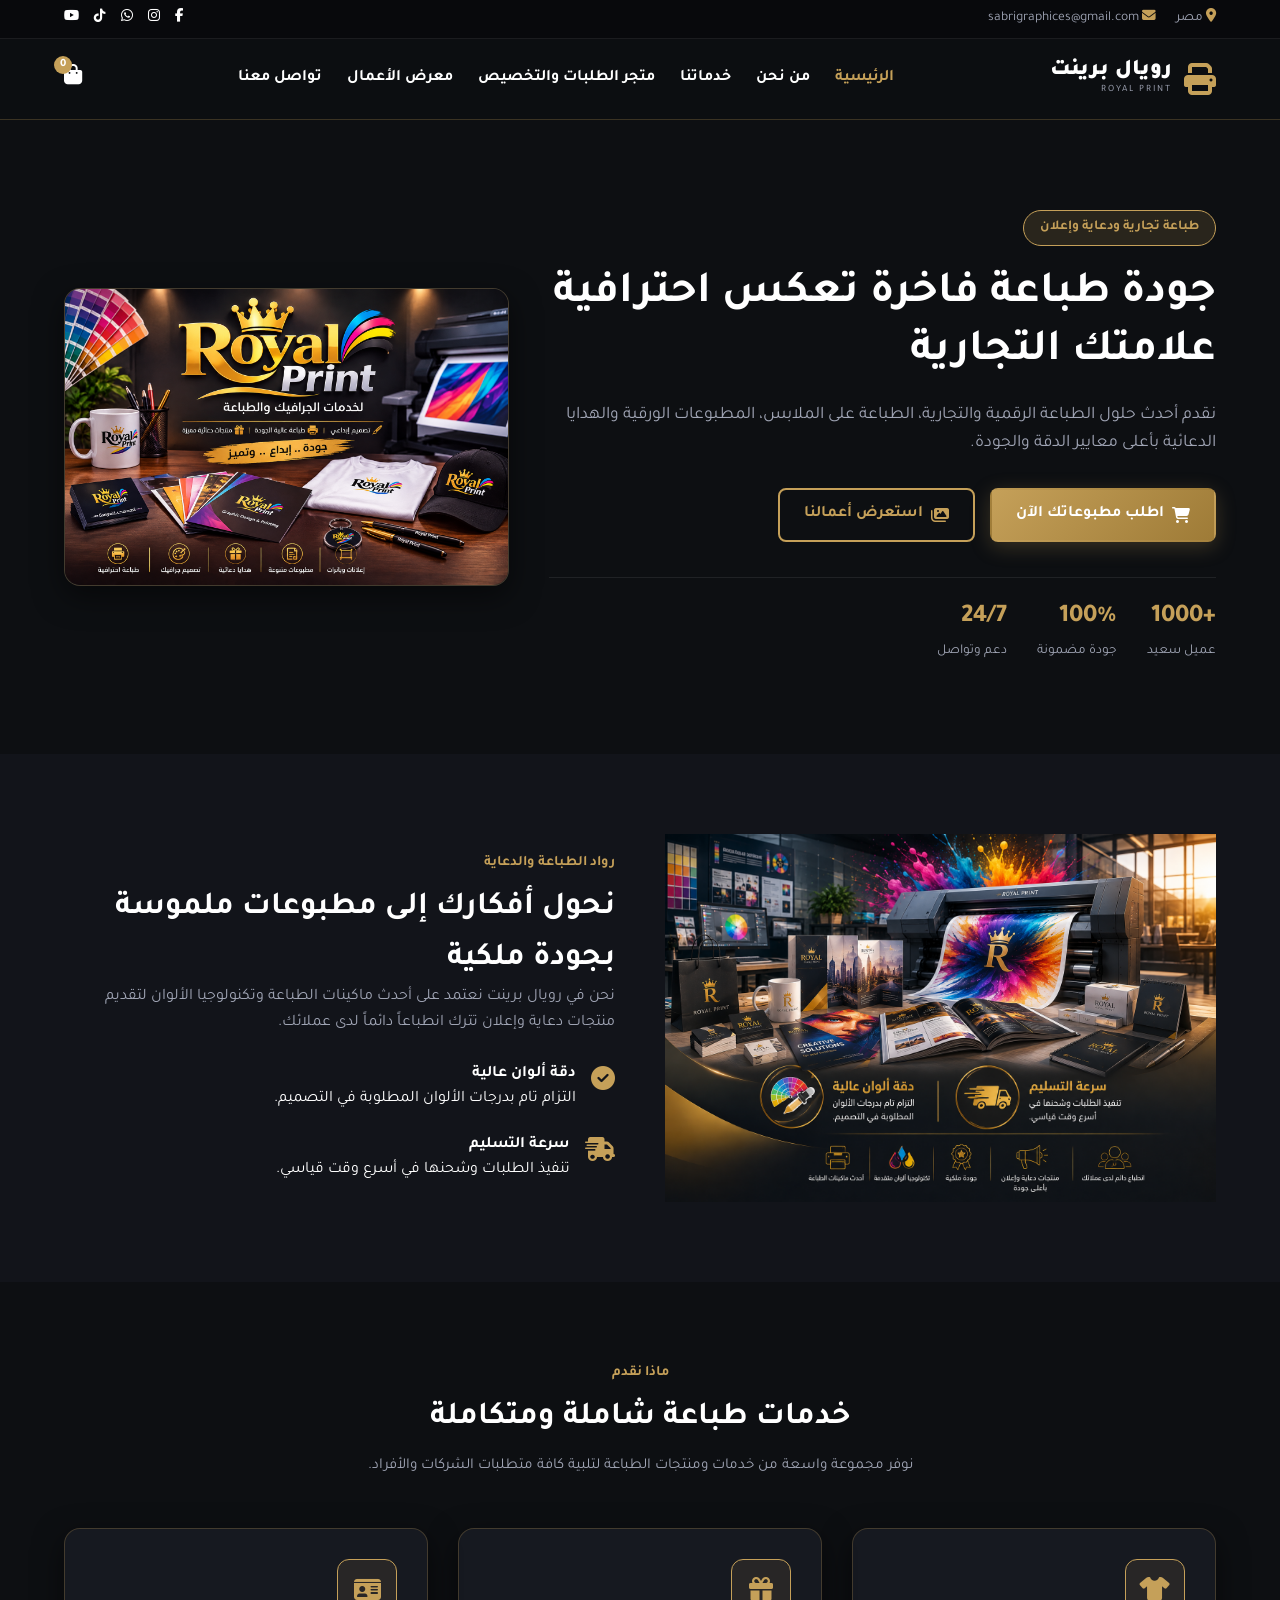
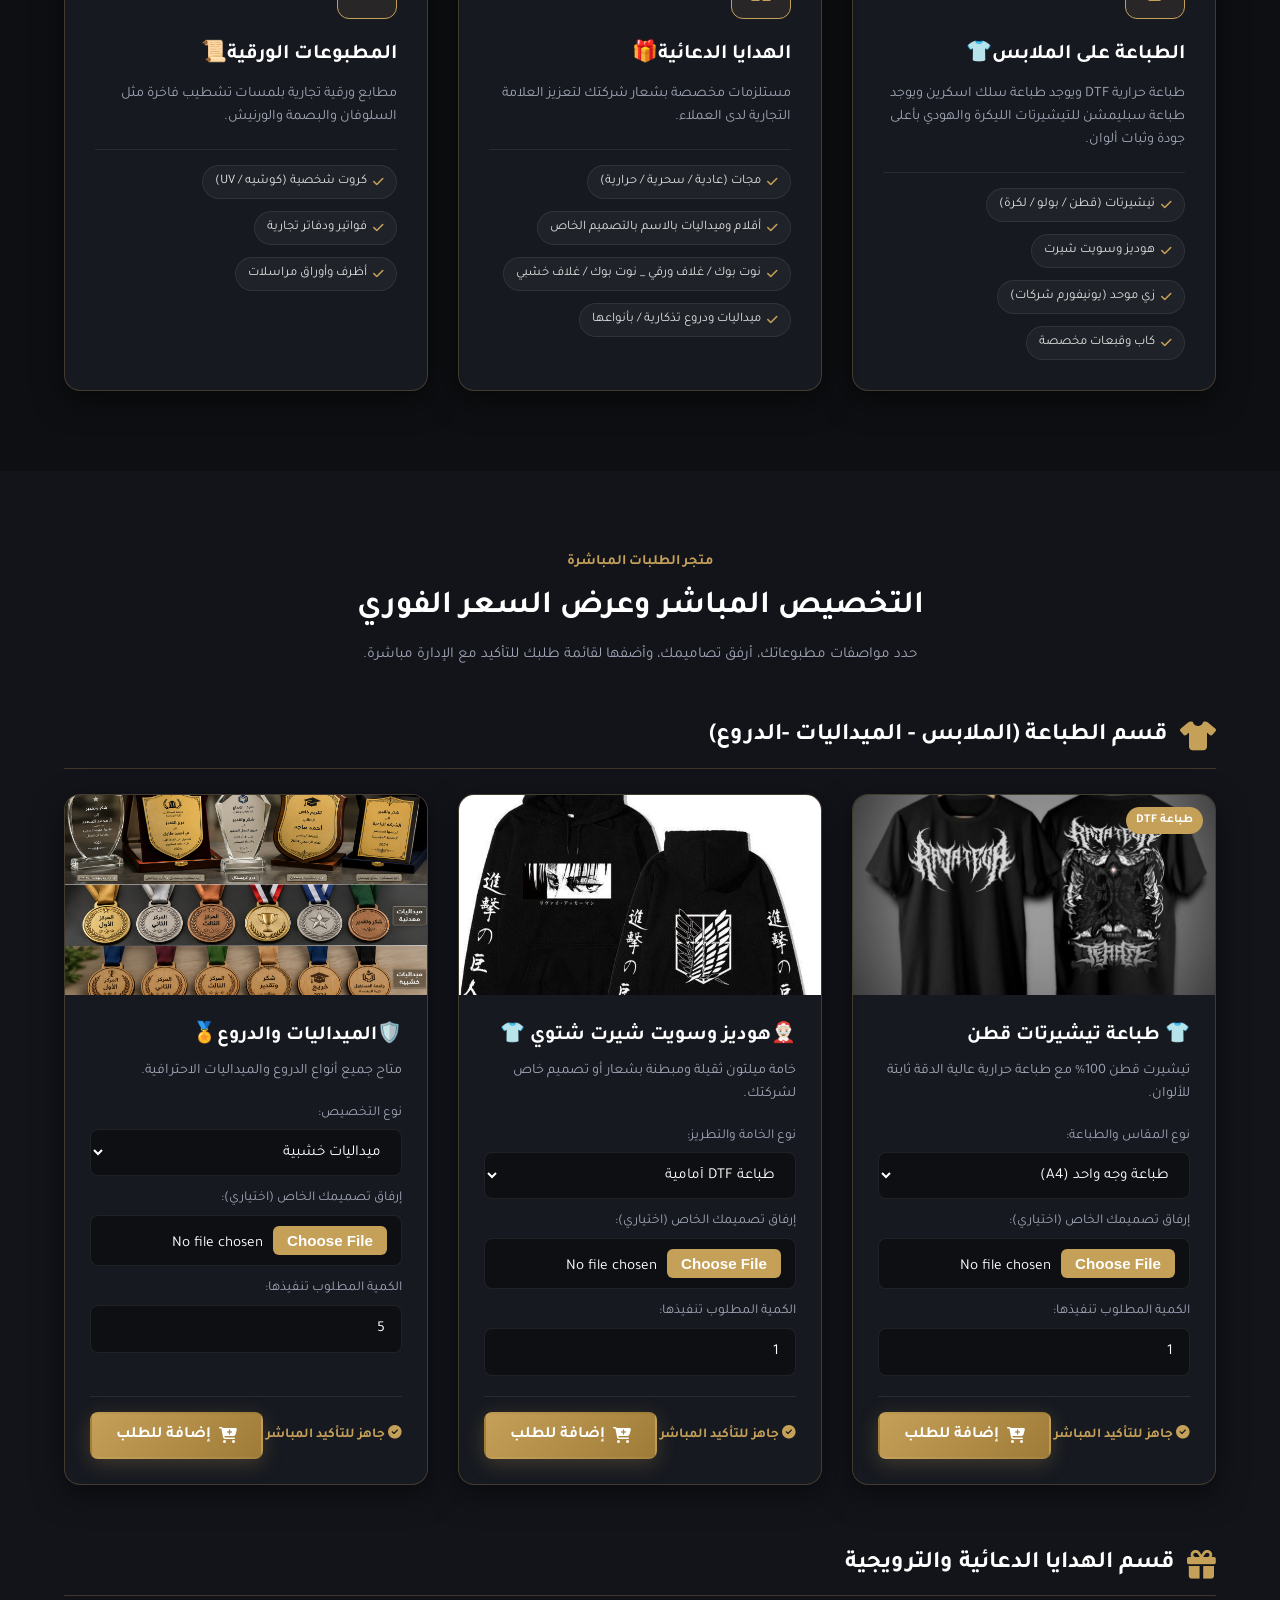
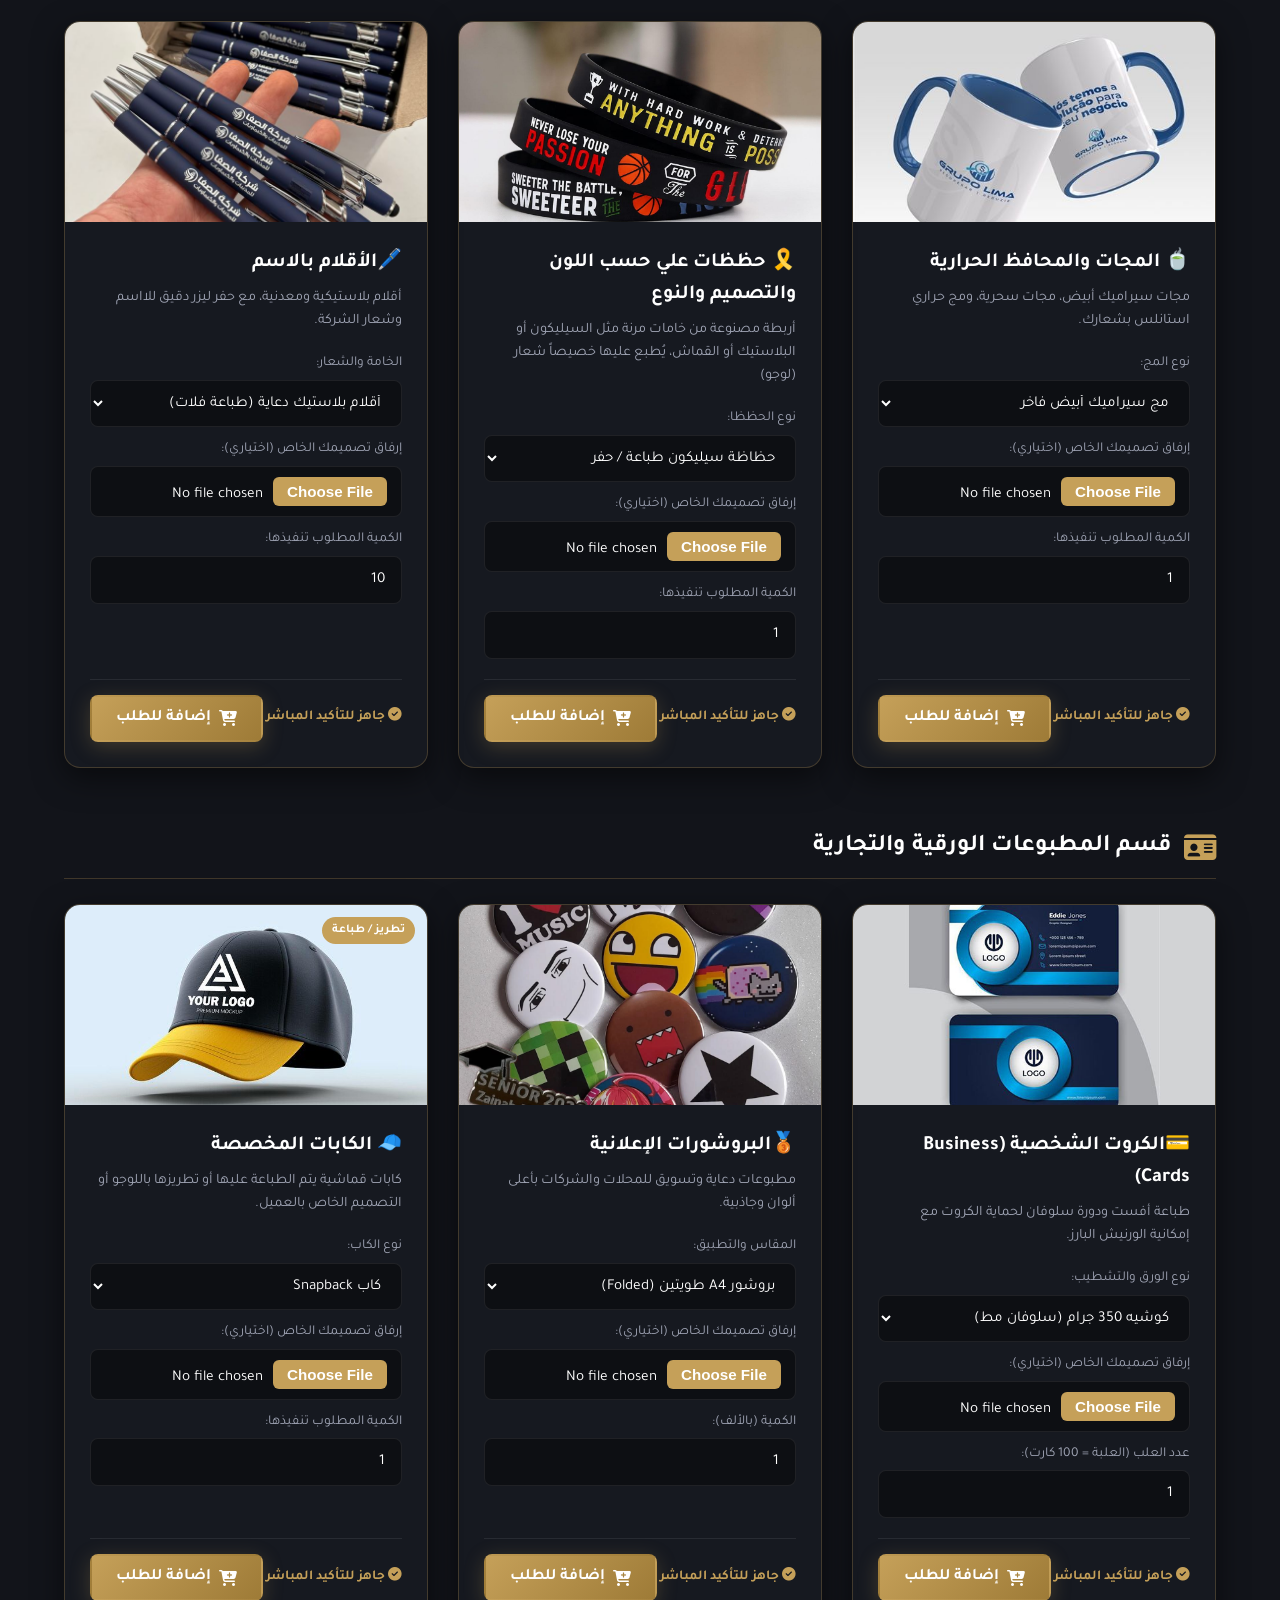
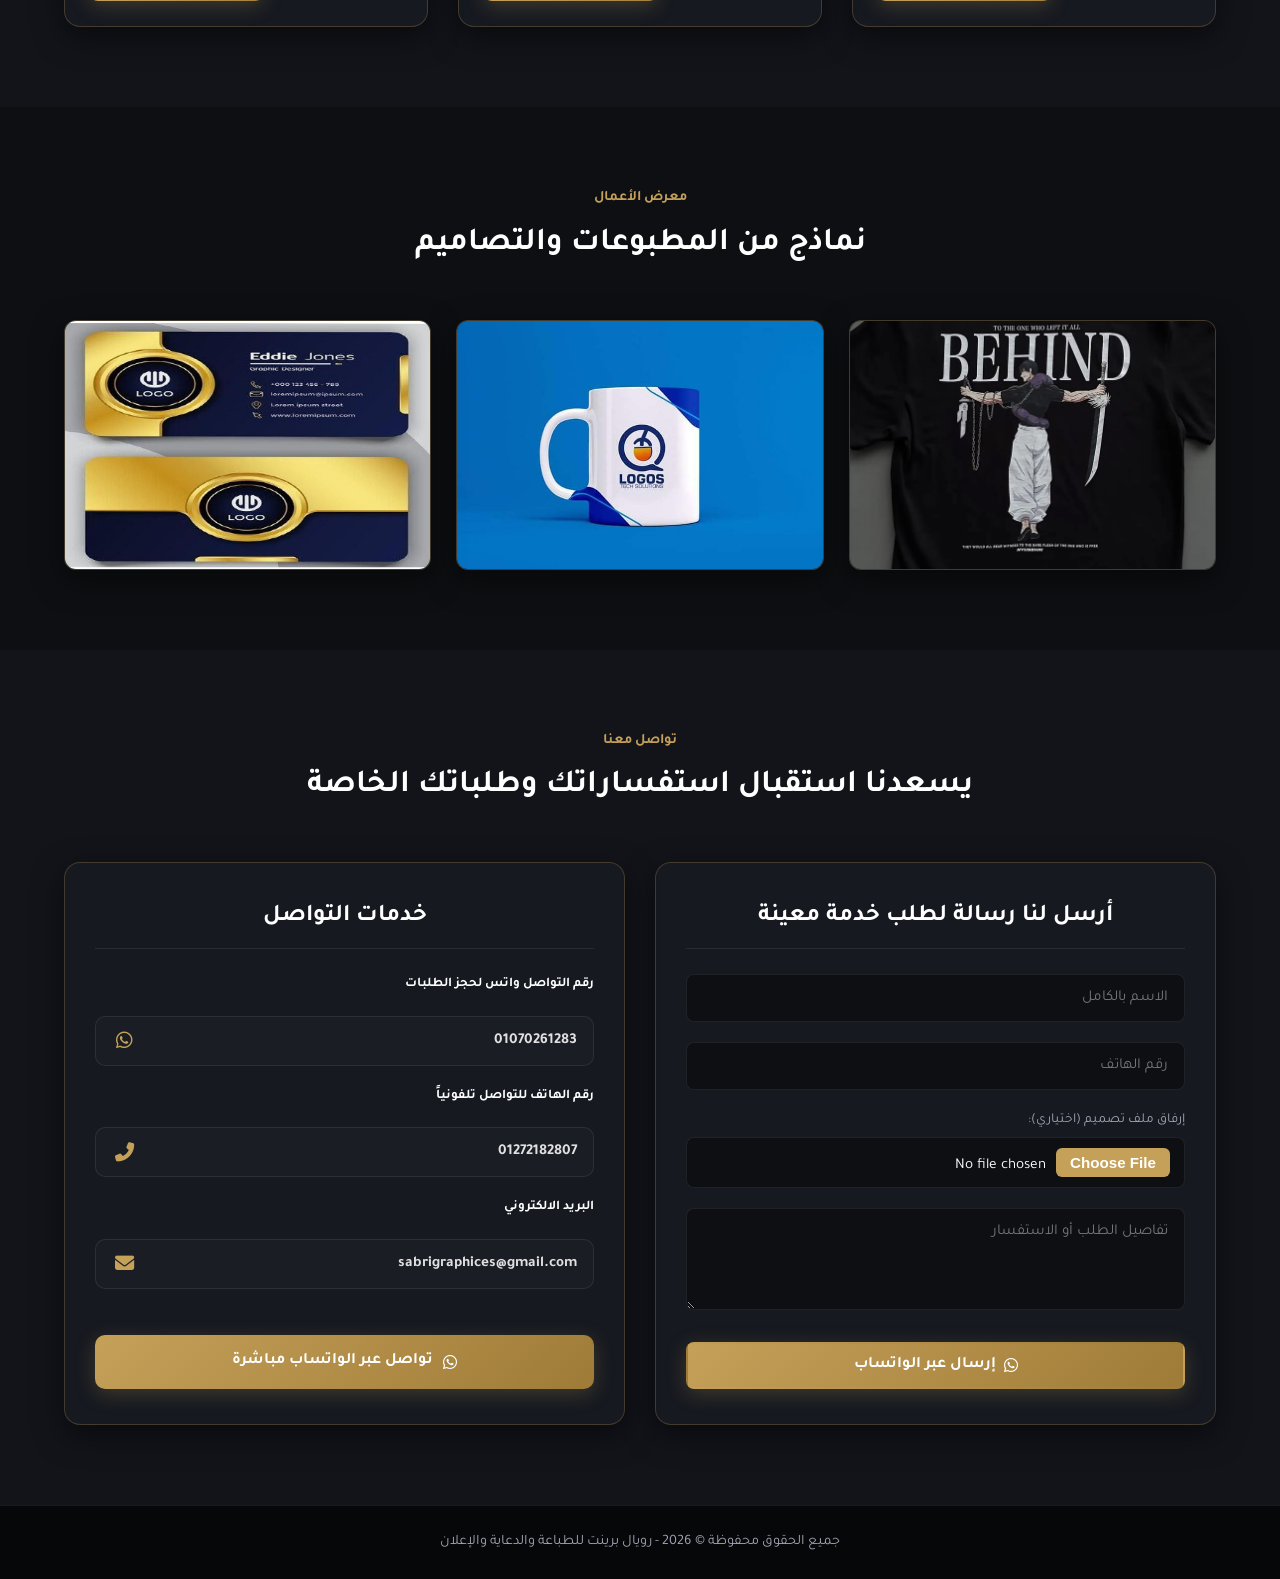
==== commit b108060e: "Update index.html" ====
--- a/index.html
+++ b/index.html
@@ -669,4 +669,6 @@
 
     <script src="main.js"></script>
 </body>
-</html>+</html>
+   <!-- Live Preview: https://royal-print-egypt.vercel.app/ -->
+                     
